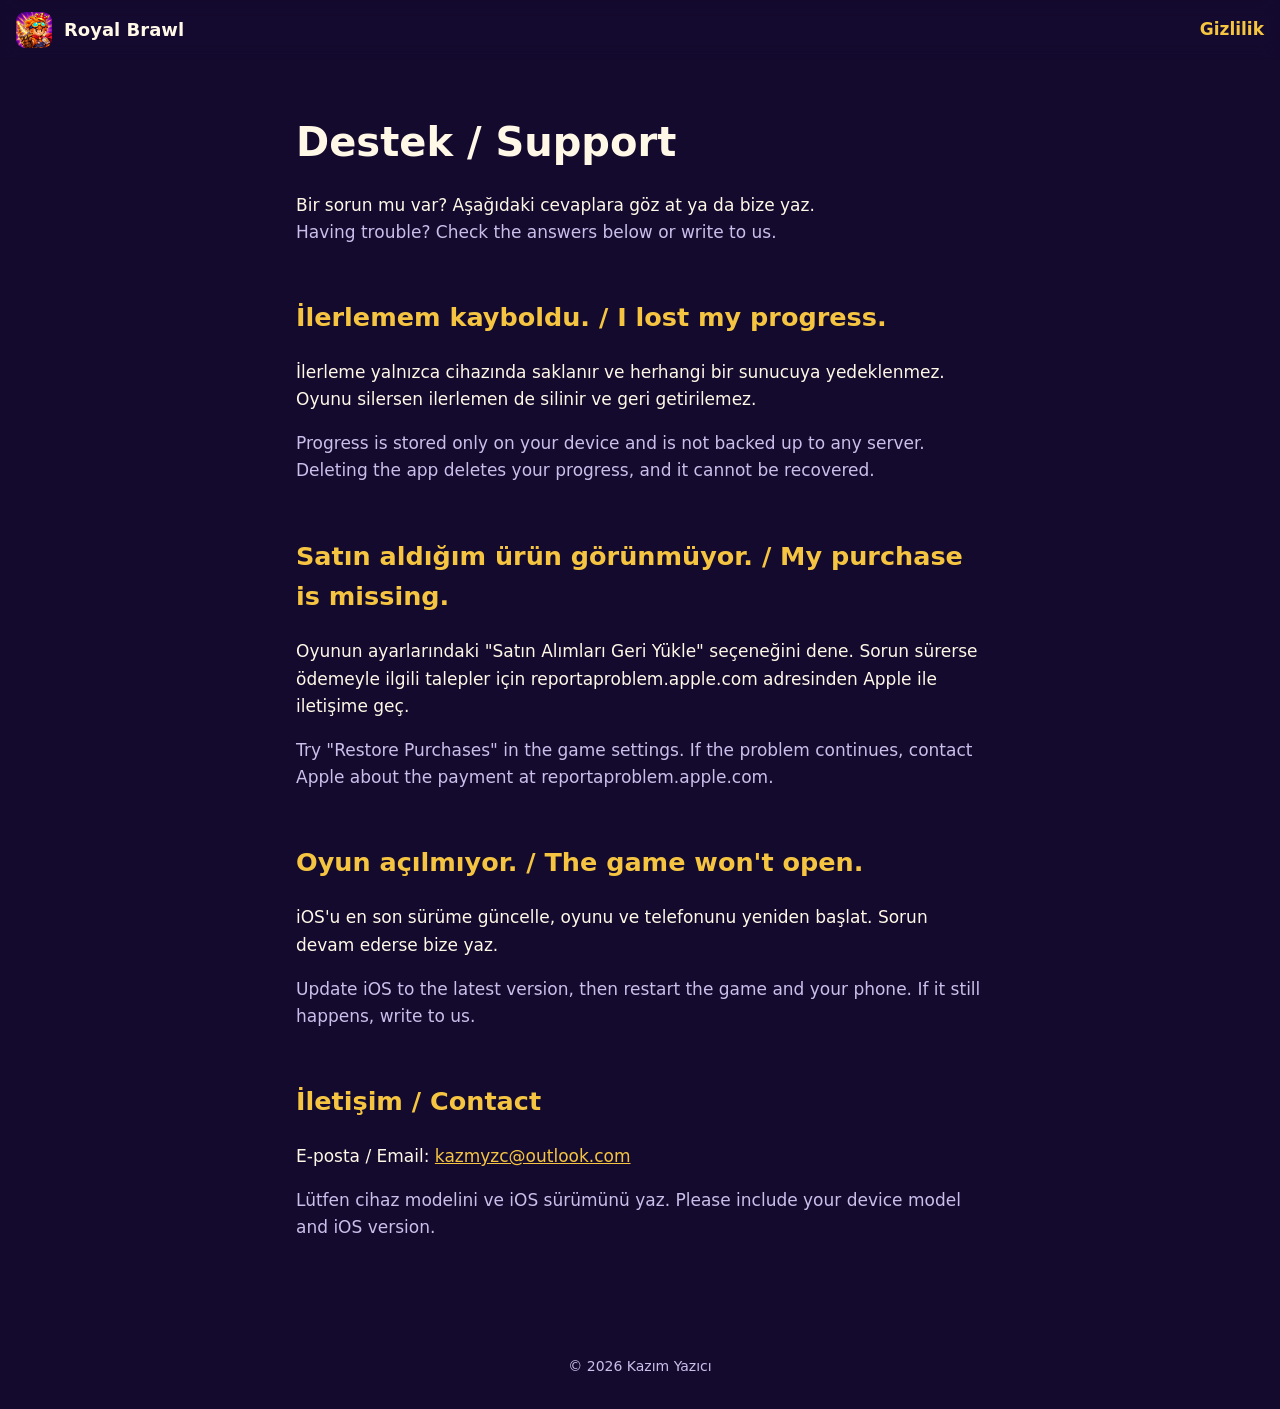
==== support.html @ 34806e2d "Royal Brawl privacy & support site Co-Authored-By: Claude Opus 5.5 <noreply@anthropic.com>" ====
<!doctype html>
<html lang="tr">
<head>
<meta charset="utf-8"><meta name="viewport" content="width=device-width,initial-scale=1">
<title>Destek / Support | Royal Brawl</title>
<link rel="icon" href="assets/brand/favicon.png"><link rel="stylesheet" href="style.css">
</head>
<body>
<header><img src="assets/brand/icon.png" alt=""><b><a href="./" style="color:inherit;text-decoration:none">Royal Brawl</a></b><nav><a href="privacy.html">Gizlilik</a></nav></header>
<main class="doc">
<h1>Destek / Support</h1>
<p>Bir sorun mu var? Aşağıdaki cevaplara göz at ya da bize yaz.<br><span class="en" lang="en">Having trouble? Check the answers below or write to us.</span></p>

<h2>İlerlemem kayboldu. <span lang="en">/ I lost my progress.</span></h2>
<p>İlerleme yalnızca cihazında saklanır ve herhangi bir sunucuya yedeklenmez. Oyunu silersen ilerlemen de silinir ve geri getirilemez.</p>
<p class="en" lang="en">Progress is stored only on your device and is not backed up to any server. Deleting the app deletes your progress, and it cannot be recovered.</p>

<h2>Satın aldığım ürün görünmüyor. <span lang="en">/ My purchase is missing.</span></h2>
<p>Oyunun ayarlarındaki "Satın Alımları Geri Yükle" seçeneğini dene. Sorun sürerse ödemeyle ilgili talepler için reportaproblem.apple.com adresinden Apple ile iletişime geç.</p>
<p class="en" lang="en">Try "Restore Purchases" in the game settings. If the problem continues, contact Apple about the payment at reportaproblem.apple.com.</p>

<h2>Oyun açılmıyor. <span lang="en">/ The game won't open.</span></h2>
<p>iOS'u en son sürüme güncelle, oyunu ve telefonunu yeniden başlat. Sorun devam ederse bize yaz.</p>
<p class="en" lang="en">Update iOS to the latest version, then restart the game and your phone. If it still happens, write to us.</p>

<h2>İletişim / Contact</h2>
<p>E-posta / Email: <a href="mailto:kazmyzc@outlook.com">kazmyzc@outlook.com</a></p>
<p class="en">Lütfen cihaz modelini ve iOS sürümünü yaz. Please include your device model and iOS version.</p>
</main>
<footer>© 2026 Kazım Yazıcı</footer>
</body>
</html>
---- style.css ----
:root{--bg:#140A2E;--ink:#FFF8E7;--muted:#C9BFEA;--gold:#F5C542}
*{box-sizing:border-box}
body{margin:0;background:var(--bg);color:var(--ink);font:17px/1.6 system-ui,-apple-system,"Segoe UI",sans-serif}
a{color:var(--gold)}
header{position:sticky;top:0;z-index:5;display:flex;align-items:center;gap:12px;padding:12px 16px;background:rgba(20,10,46,.85);backdrop-filter:blur(8px)}
header img{width:36px;height:36px;border-radius:9px}
header b{flex:1;font-size:18px}
header nav a{margin-left:14px;text-decoration:none;font-weight:600}
.scene{position:relative;min-height:100svh;display:flex;align-items:flex-end;overflow:hidden}
.scene video{position:absolute;inset:0;width:100%;height:100%;object-fit:cover}
.scene::after{content:"";position:absolute;inset:0;background:linear-gradient(transparent 40%,rgba(20,10,46,.92))}
.card{position:relative;z-index:1;max-width:620px;margin:0 auto 8svh;padding:0 20px;opacity:0;transform:translateY(40px);transition:opacity .8s,transform .8s}
.card.in{opacity:1;transform:none}
.card small{color:var(--gold);font-weight:700;letter-spacing:.08em;text-transform:uppercase}
.card h2{margin:.2em 0;font-size:clamp(30px,7vw,52px);line-height:1.1}
.card p{color:var(--muted)}
.tags span{display:inline-block;margin:4px 6px 0 0;padding:4px 12px;border:1px solid var(--gold);border-radius:99px;font-size:14px}
.doc{max-width:720px;margin:0 auto;padding:32px 16px 64px}
.doc h1{font-size:clamp(28px,6vw,40px);line-height:1.15}
.doc h2{color:var(--gold);margin-top:2em}
.doc .meta,.doc .en{color:var(--muted)}
footer{padding:32px 16px;text-align:center;color:var(--muted);font-size:14px}
@media (prefers-reduced-motion:reduce){.card{opacity:1;transform:none;transition:none}}
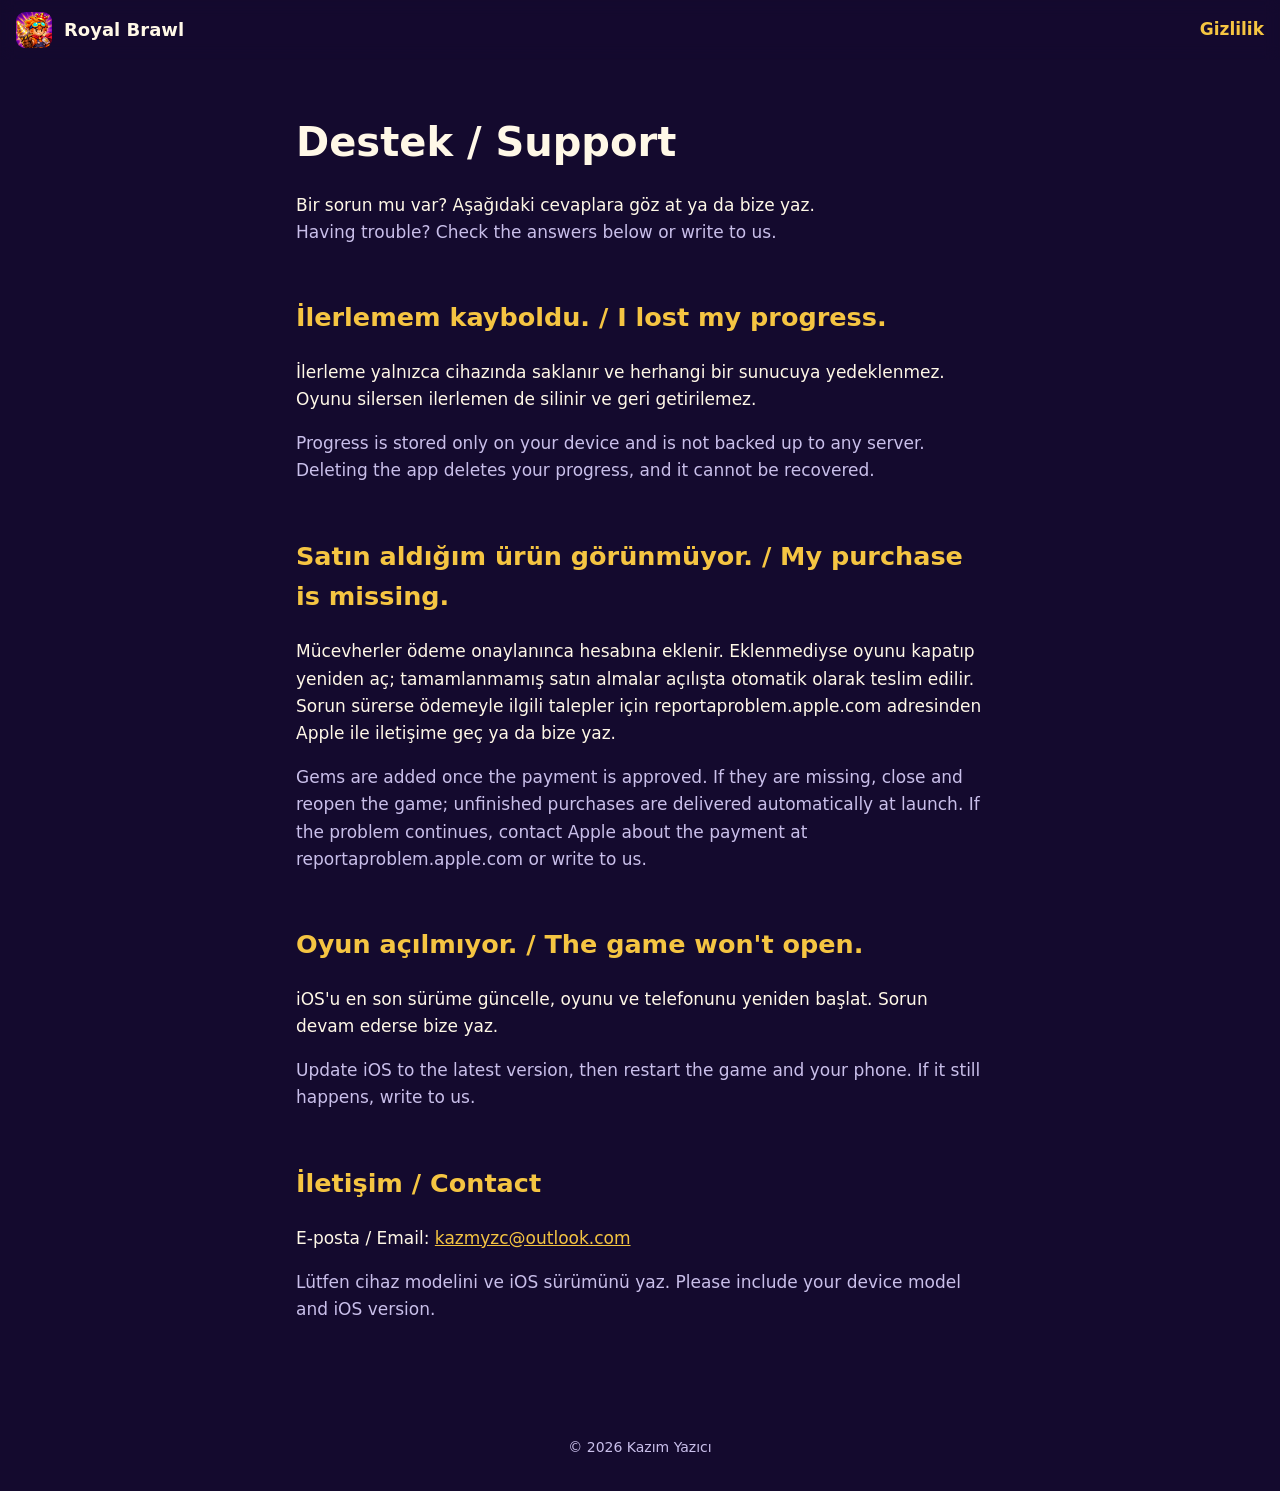
==== commit 678689f2: "Support: gem packs are consumables, delivered at launch Co-Authored-By: Claude Opus 5.5 <noreply@ant" ====
--- a/support.html
+++ b/support.html
@@ -16,8 +16,8 @@
 <p class="en" lang="en">Progress is stored only on your device and is not backed up to any server. Deleting the app deletes your progress, and it cannot be recovered.</p>
 
 <h2>Satın aldığım ürün görünmüyor. <span lang="en">/ My purchase is missing.</span></h2>
-<p>Oyunun ayarlarındaki "Satın Alımları Geri Yükle" seçeneğini dene. Sorun sürerse ödemeyle ilgili talepler için reportaproblem.apple.com adresinden Apple ile iletişime geç.</p>
-<p class="en" lang="en">Try "Restore Purchases" in the game settings. If the problem continues, contact Apple about the payment at reportaproblem.apple.com.</p>
+<p>Mücevherler ödeme onaylanınca hesabına eklenir. Eklenmediyse oyunu kapatıp yeniden aç; tamamlanmamış satın almalar açılışta otomatik olarak teslim edilir. Sorun sürerse ödemeyle ilgili talepler için reportaproblem.apple.com adresinden Apple ile iletişime geç ya da bize yaz.</p>
+<p class="en" lang="en">Gems are added once the payment is approved. If they are missing, close and reopen the game; unfinished purchases are delivered automatically at launch. If the problem continues, contact Apple about the payment at reportaproblem.apple.com or write to us.</p>
 
 <h2>Oyun açılmıyor. <span lang="en">/ The game won't open.</span></h2>
 <p>iOS'u en son sürüme güncelle, oyunu ve telefonunu yeniden başlat. Sorun devam ederse bize yaz.</p>
